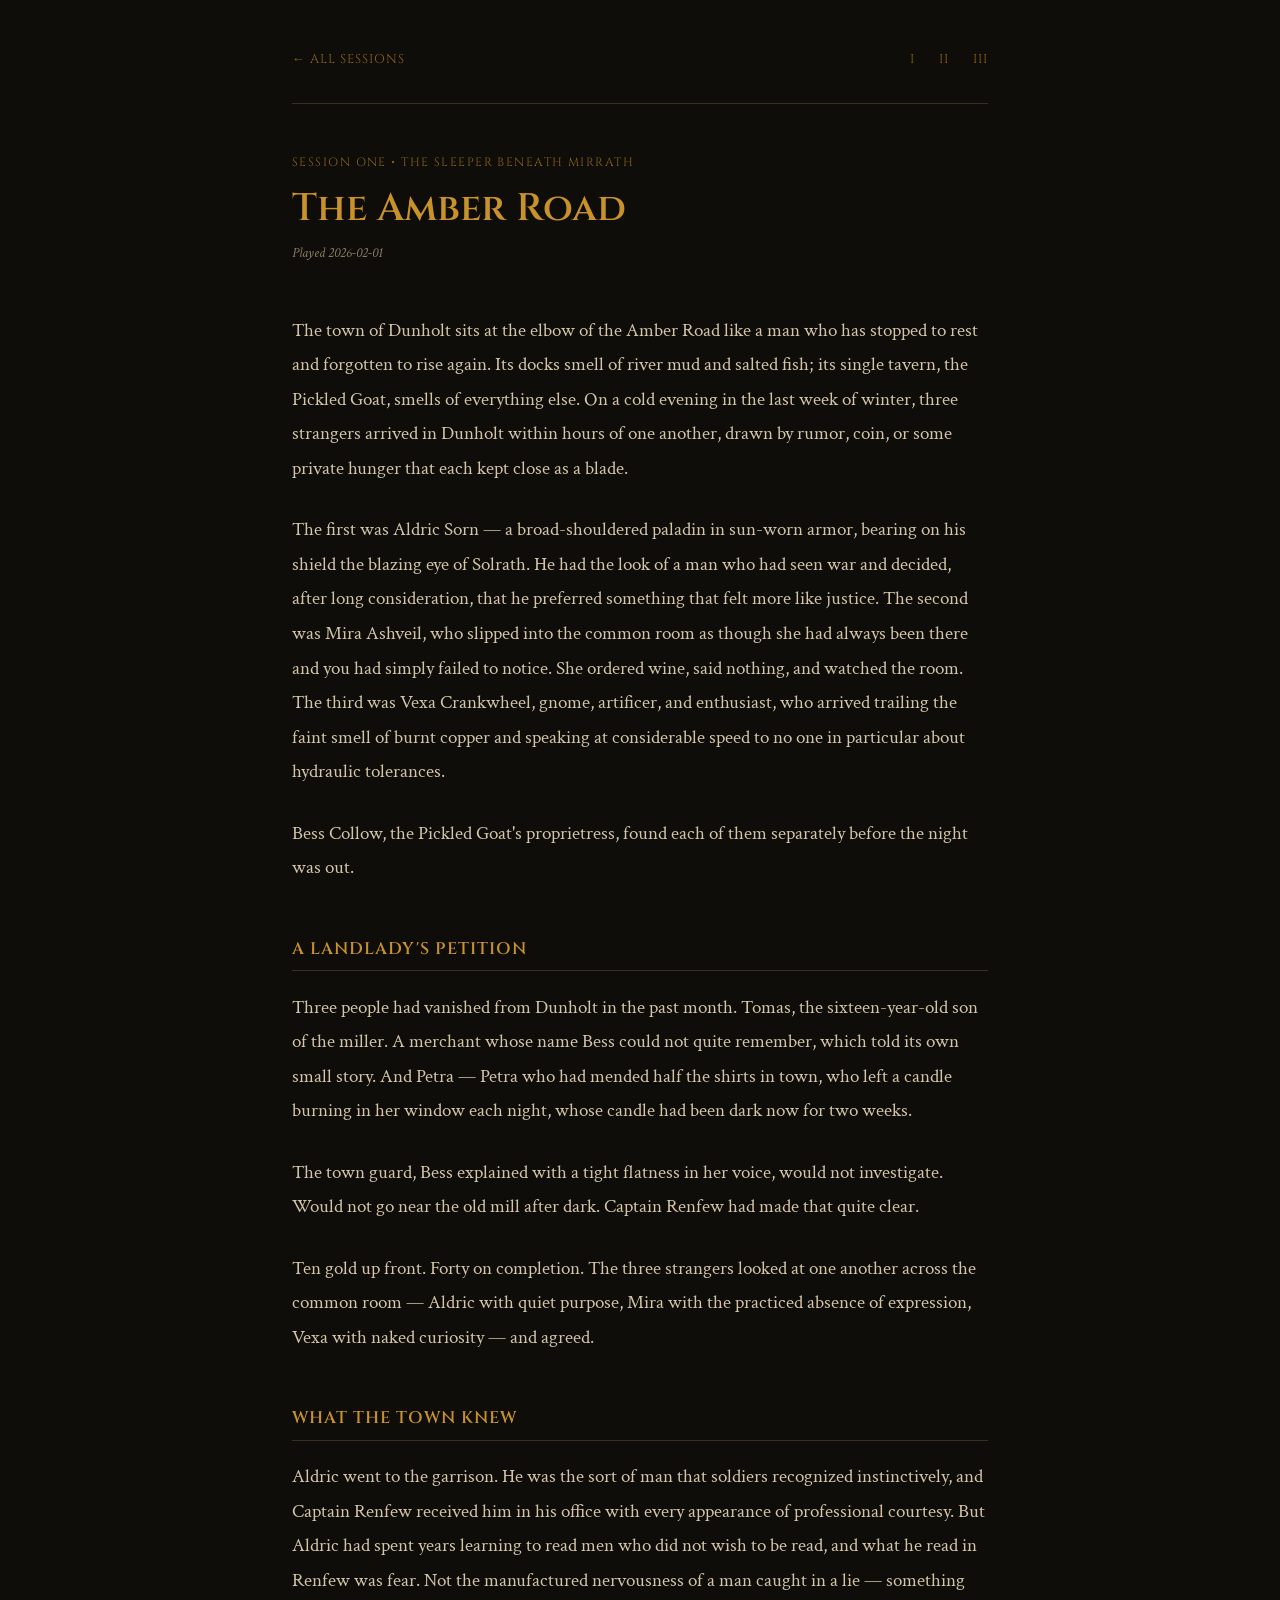
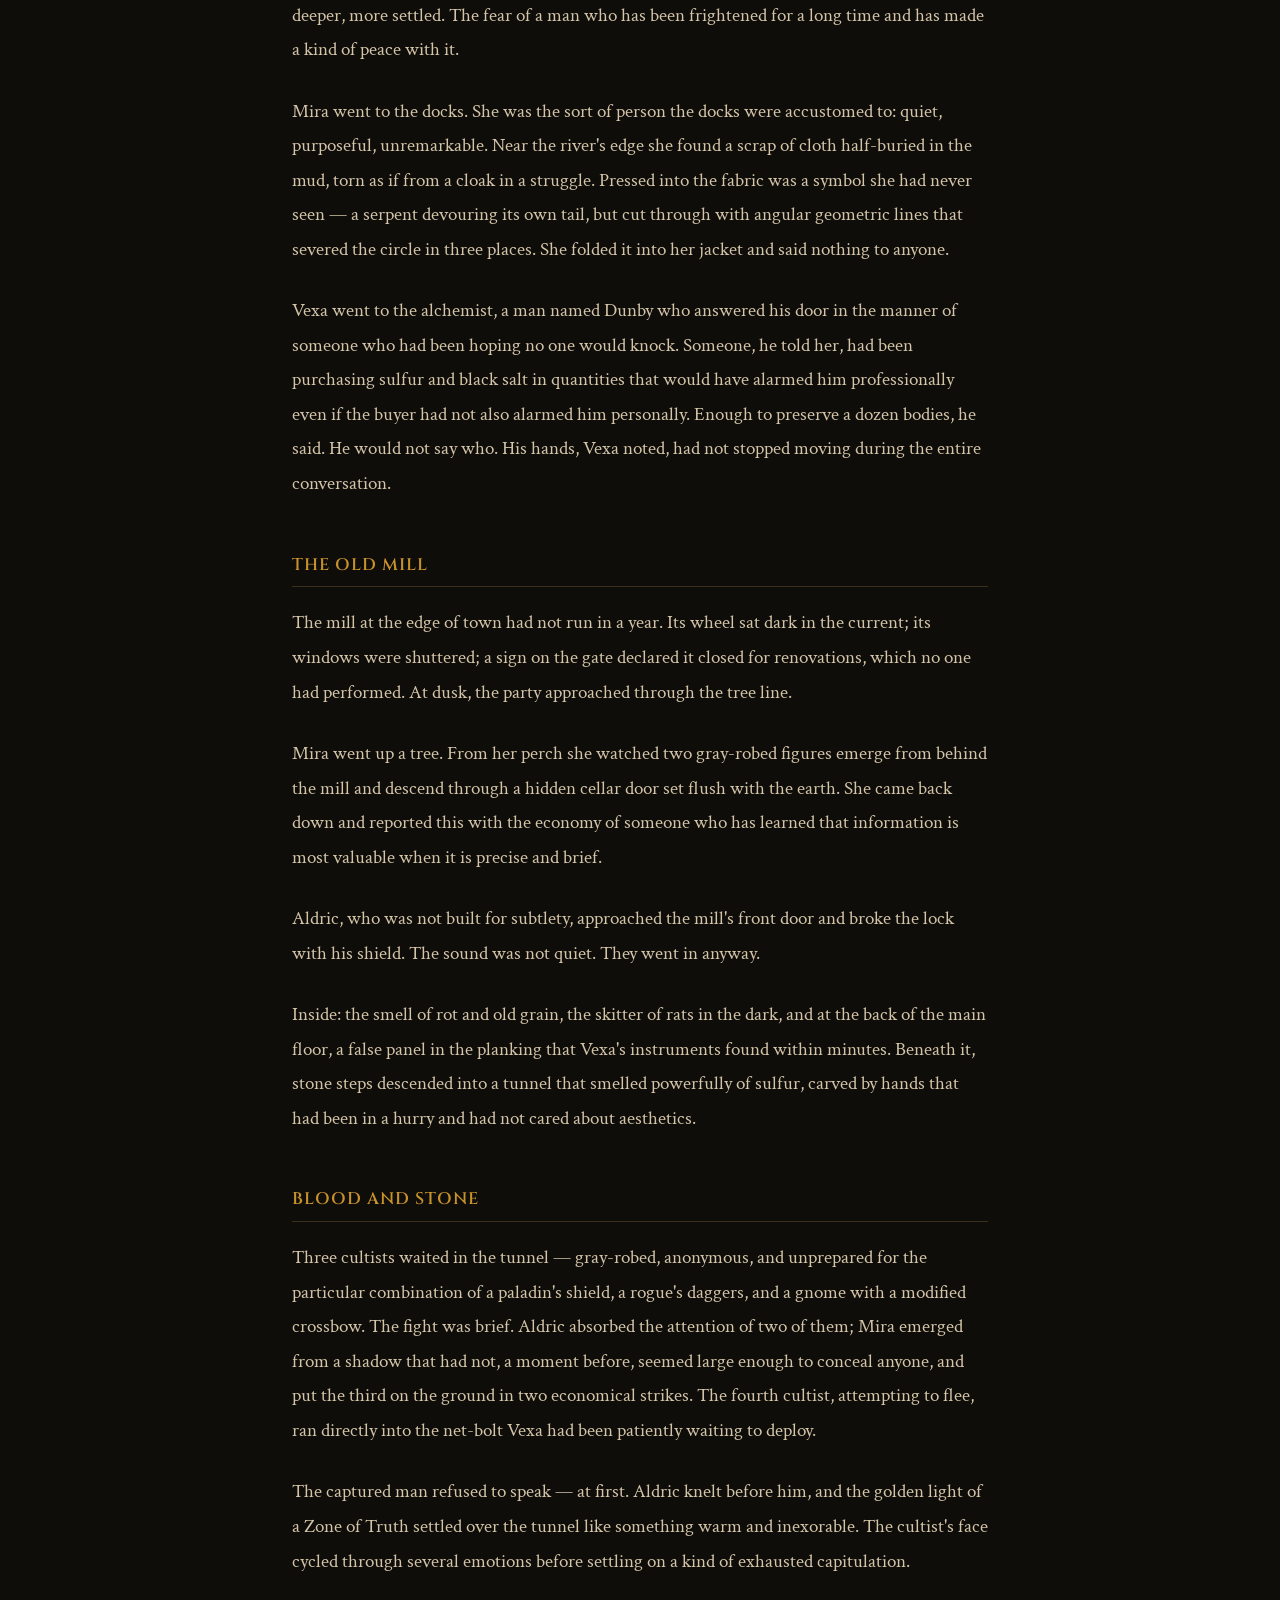
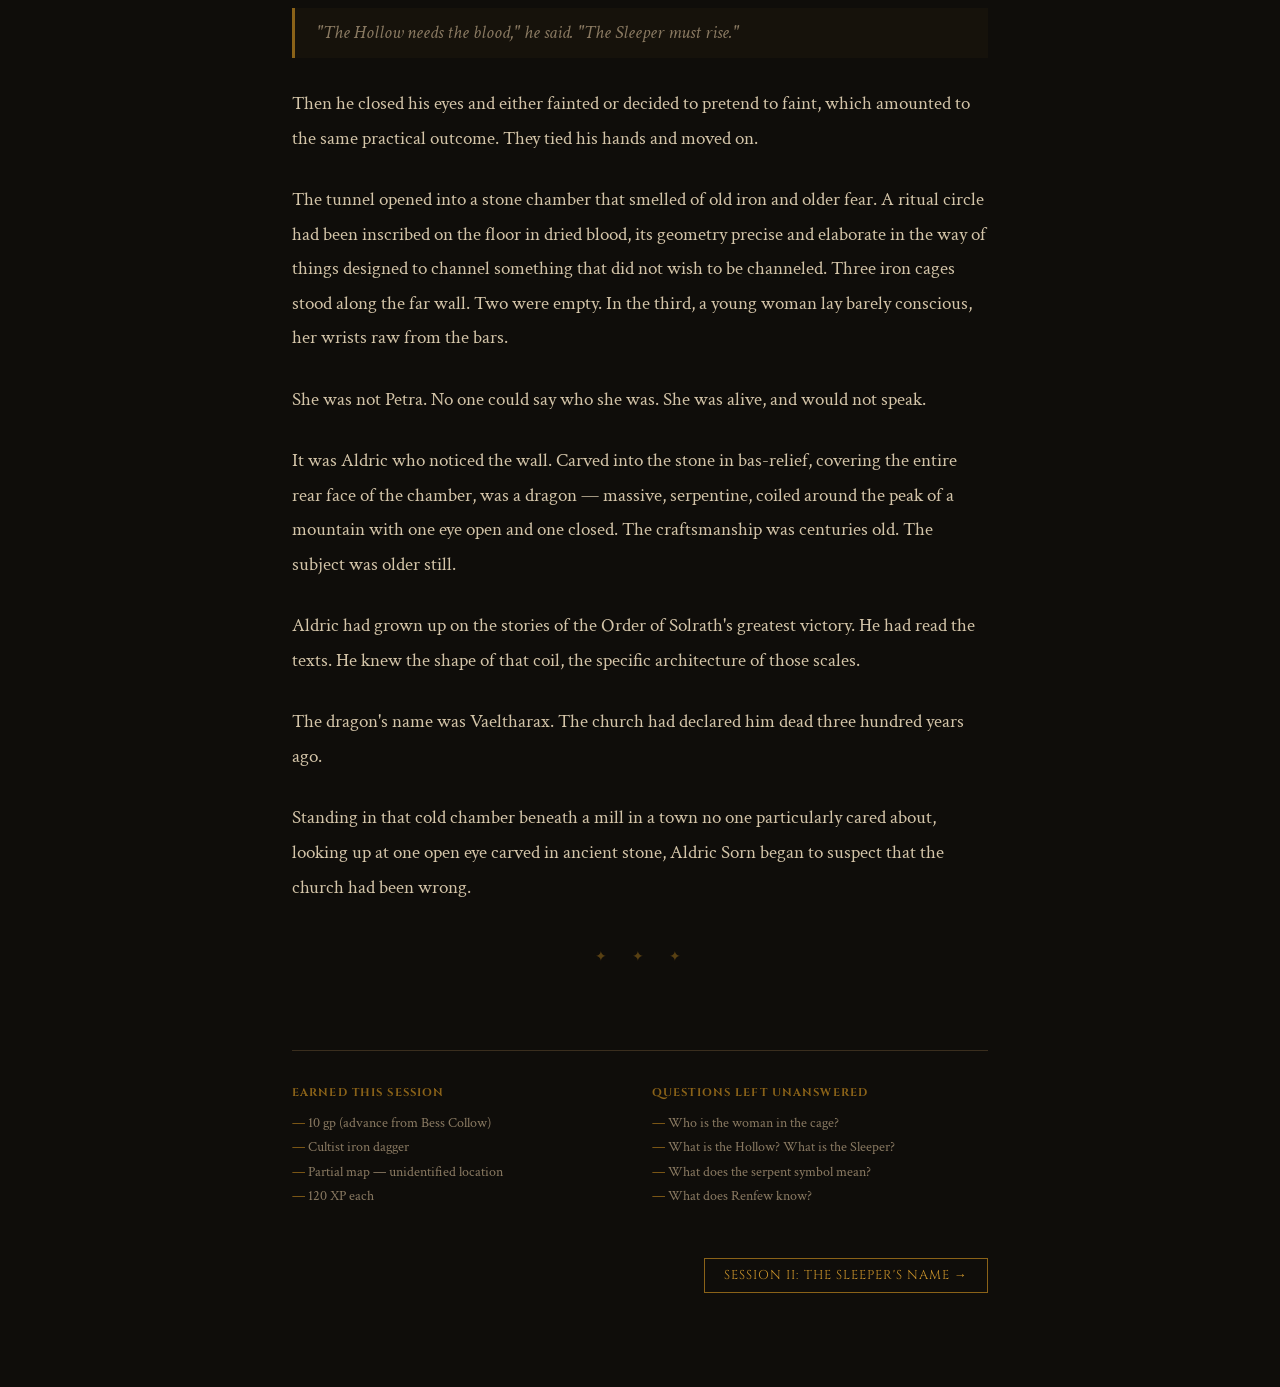
==== session-1/index.html @ ccd29888 "Initial commit: campaign chronicle site with 3 sessions - CLAUDE.md with project structure and workf" ====
<!DOCTYPE html>
<html lang="en">
<head>
  <meta charset="UTF-8">
  <meta name="viewport" content="width=device-width, initial-scale=1.0">
  <title>Session 1 — The Amber Road</title>
  <link rel="preconnect" href="https://fonts.googleapis.com">
  <link rel="preconnect" href="https://fonts.gstatic.com" crossorigin>
  <link href="https://fonts.googleapis.com/css2?family=Cinzel:wght@400;600&family=Crimson+Text:ital,wght@0,400;0,600;1,400&display=swap" rel="stylesheet">
  <style>
    *, *::before, *::after { box-sizing: border-box; margin: 0; padding: 0; }

    :root {
      --bg: #0f0d0a;
      --surface: #1a1610;
      --border: #3a2e1e;
      --amber: #c8922a;
      --amber-dim: #8a6218;
      --text: #d4c5a9;
      --text-dim: #8a7a62;
      --red: #9e3a2a;
    }

    body {
      background: var(--bg);
      color: var(--text);
      font-family: 'Crimson Text', Georgia, serif;
      font-size: 1.2rem;
      line-height: 1.8;
      min-height: 100vh;
    }

    .page-wrap {
      max-width: 760px;
      margin: 0 auto;
      padding: 3rem 2rem 6rem;
    }

    /* Nav */
    .site-nav {
      display: flex;
      justify-content: space-between;
      align-items: center;
      padding-bottom: 2rem;
      border-bottom: 1px solid var(--border);
      margin-bottom: 3rem;
    }
    .site-nav a {
      color: var(--amber-dim);
      text-decoration: none;
      font-family: 'Cinzel', serif;
      font-size: 0.8rem;
      letter-spacing: 0.08em;
      text-transform: uppercase;
      transition: color 0.2s;
    }
    .site-nav a:hover { color: var(--amber); }
    .site-nav .session-links { display: flex; gap: 1.5rem; }

    /* Header */
    .session-meta {
      font-family: 'Cinzel', serif;
      font-size: 0.75rem;
      letter-spacing: 0.12em;
      text-transform: uppercase;
      color: var(--amber-dim);
      margin-bottom: 0.75rem;
    }
    h1 {
      font-family: 'Cinzel', serif;
      font-size: 2.4rem;
      font-weight: 600;
      color: var(--amber);
      line-height: 1.2;
      margin-bottom: 0.5rem;
    }
    .session-date {
      font-size: 0.9rem;
      color: var(--text-dim);
      font-style: italic;
      margin-bottom: 3rem;
    }

    /* Divider */
    .divider {
      text-align: center;
      color: var(--amber-dim);
      margin: 2.5rem 0;
      letter-spacing: 0.3em;
      font-size: 0.85rem;
      opacity: 0.6;
    }

    /* Prose */
    p {
      margin-bottom: 1.4em;
    }
    p:last-child { margin-bottom: 0; }

    /* Scene heading */
    h2 {
      font-family: 'Cinzel', serif;
      font-size: 1.05rem;
      font-weight: 600;
      letter-spacing: 0.06em;
      text-transform: uppercase;
      color: var(--amber);
      margin: 3rem 0 1.2rem;
      padding-bottom: 0.4rem;
      border-bottom: 1px solid var(--border);
    }

    /* Pull quote / speech */
    blockquote {
      border-left: 3px solid var(--amber-dim);
      margin: 1.8rem 0;
      padding: 0.5rem 1.4rem;
      font-style: italic;
      color: var(--text-dim);
      background: rgba(200, 146, 42, 0.04);
    }

    /* Footer metadata */
    .session-footer {
      margin-top: 5rem;
      padding-top: 2rem;
      border-top: 1px solid var(--border);
      font-size: 0.85rem;
      color: var(--text-dim);
      display: grid;
      grid-template-columns: 1fr 1fr;
      gap: 1.5rem;
    }
    .session-footer h3 {
      font-family: 'Cinzel', serif;
      font-size: 0.7rem;
      letter-spacing: 0.1em;
      text-transform: uppercase;
      color: var(--amber-dim);
      margin-bottom: 0.5rem;
    }
    .session-footer ul {
      list-style: none;
      padding: 0;
    }
    .session-footer ul li::before {
      content: "— ";
      color: var(--amber-dim);
    }

    /* Next session link */
    .next-session {
      margin-top: 3rem;
      text-align: right;
    }
    .next-session a {
      font-family: 'Cinzel', serif;
      font-size: 0.8rem;
      letter-spacing: 0.08em;
      text-transform: uppercase;
      color: var(--amber);
      text-decoration: none;
      border: 1px solid var(--amber-dim);
      padding: 0.5rem 1.2rem;
      transition: all 0.2s;
    }
    .next-session a:hover {
      background: var(--amber);
      color: var(--bg);
    }
  </style>
</head>
<body>
<div class="page-wrap">

  <nav class="site-nav">
    <a href="../index.html">&#8592; All Sessions</a>
    <div class="session-links">
      <a href="../session-1/index.html">I</a>
      <a href="../session-2/index.html">II</a>
      <a href="../session-3/index.html">III</a>
    </div>
  </nav>

  <p class="session-meta">Session One &bull; The Sleeper Beneath Mirrath</p>
  <h1>The Amber Road</h1>
  <p class="session-date">Played 2026-02-01</p>

  <p>The town of Dunholt sits at the elbow of the Amber Road like a man who has stopped to rest and forgotten to rise again. Its docks smell of river mud and salted fish; its single tavern, the Pickled Goat, smells of everything else. On a cold evening in the last week of winter, three strangers arrived in Dunholt within hours of one another, drawn by rumor, coin, or some private hunger that each kept close as a blade.</p>

  <p>The first was Aldric Sorn — a broad-shouldered paladin in sun-worn armor, bearing on his shield the blazing eye of Solrath. He had the look of a man who had seen war and decided, after long consideration, that he preferred something that felt more like justice. The second was Mira Ashveil, who slipped into the common room as though she had always been there and you had simply failed to notice. She ordered wine, said nothing, and watched the room. The third was Vexa Crankwheel, gnome, artificer, and enthusiast, who arrived trailing the faint smell of burnt copper and speaking at considerable speed to no one in particular about hydraulic tolerances.</p>

  <p>Bess Collow, the Pickled Goat's proprietress, found each of them separately before the night was out.</p>

  <h2>A Landlady's Petition</h2>

  <p>Three people had vanished from Dunholt in the past month. Tomas, the sixteen-year-old son of the miller. A merchant whose name Bess could not quite remember, which told its own small story. And Petra — Petra who had mended half the shirts in town, who left a candle burning in her window each night, whose candle had been dark now for two weeks.</p>

  <p>The town guard, Bess explained with a tight flatness in her voice, would not investigate. Would not go near the old mill after dark. Captain Renfew had made that quite clear.</p>

  <p>Ten gold up front. Forty on completion. The three strangers looked at one another across the common room — Aldric with quiet purpose, Mira with the practiced absence of expression, Vexa with naked curiosity — and agreed.</p>

  <h2>What the Town Knew</h2>

  <p>Aldric went to the garrison. He was the sort of man that soldiers recognized instinctively, and Captain Renfew received him in his office with every appearance of professional courtesy. But Aldric had spent years learning to read men who did not wish to be read, and what he read in Renfew was fear. Not the manufactured nervousness of a man caught in a lie — something deeper, more settled. The fear of a man who has been frightened for a long time and has made a kind of peace with it.</p>

  <p>Mira went to the docks. She was the sort of person the docks were accustomed to: quiet, purposeful, unremarkable. Near the river's edge she found a scrap of cloth half-buried in the mud, torn as if from a cloak in a struggle. Pressed into the fabric was a symbol she had never seen — a serpent devouring its own tail, but cut through with angular geometric lines that severed the circle in three places. She folded it into her jacket and said nothing to anyone.</p>

  <p>Vexa went to the alchemist, a man named Dunby who answered his door in the manner of someone who had been hoping no one would knock. Someone, he told her, had been purchasing sulfur and black salt in quantities that would have alarmed him professionally even if the buyer had not also alarmed him personally. Enough to preserve a dozen bodies, he said. He would not say who. His hands, Vexa noted, had not stopped moving during the entire conversation.</p>

  <h2>The Old Mill</h2>

  <p>The mill at the edge of town had not run in a year. Its wheel sat dark in the current; its windows were shuttered; a sign on the gate declared it closed for renovations, which no one had performed. At dusk, the party approached through the tree line.</p>

  <p>Mira went up a tree. From her perch she watched two gray-robed figures emerge from behind the mill and descend through a hidden cellar door set flush with the earth. She came back down and reported this with the economy of someone who has learned that information is most valuable when it is precise and brief.</p>

  <p>Aldric, who was not built for subtlety, approached the mill's front door and broke the lock with his shield. The sound was not quiet. They went in anyway.</p>

  <p>Inside: the smell of rot and old grain, the skitter of rats in the dark, and at the back of the main floor, a false panel in the planking that Vexa's instruments found within minutes. Beneath it, stone steps descended into a tunnel that smelled powerfully of sulfur, carved by hands that had been in a hurry and had not cared about aesthetics.</p>

  <h2>Blood and Stone</h2>

  <p>Three cultists waited in the tunnel — gray-robed, anonymous, and unprepared for the particular combination of a paladin's shield, a rogue's daggers, and a gnome with a modified crossbow. The fight was brief. Aldric absorbed the attention of two of them; Mira emerged from a shadow that had not, a moment before, seemed large enough to conceal anyone, and put the third on the ground in two economical strikes. The fourth cultist, attempting to flee, ran directly into the net-bolt Vexa had been patiently waiting to deploy.</p>

  <p>The captured man refused to speak — at first. Aldric knelt before him, and the golden light of a Zone of Truth settled over the tunnel like something warm and inexorable. The cultist's face cycled through several emotions before settling on a kind of exhausted capitulation.</p>

  <blockquote>"The Hollow needs the blood," he said. "The Sleeper must rise."</blockquote>

  <p>Then he closed his eyes and either fainted or decided to pretend to faint, which amounted to the same practical outcome. They tied his hands and moved on.</p>

  <p>The tunnel opened into a stone chamber that smelled of old iron and older fear. A ritual circle had been inscribed on the floor in dried blood, its geometry precise and elaborate in the way of things designed to channel something that did not wish to be channeled. Three iron cages stood along the far wall. Two were empty. In the third, a young woman lay barely conscious, her wrists raw from the bars.</p>

  <p>She was not Petra. No one could say who she was. She was alive, and would not speak.</p>

  <p>It was Aldric who noticed the wall. Carved into the stone in bas-relief, covering the entire rear face of the chamber, was a dragon — massive, serpentine, coiled around the peak of a mountain with one eye open and one closed. The craftsmanship was centuries old. The subject was older still.</p>

  <p>Aldric had grown up on the stories of the Order of Solrath's greatest victory. He had read the texts. He knew the shape of that coil, the specific architecture of those scales.</p>

  <p>The dragon's name was Vaeltharax. The church had declared him dead three hundred years ago.</p>

  <p>Standing in that cold chamber beneath a mill in a town no one particularly cared about, looking up at one open eye carved in ancient stone, Aldric Sorn began to suspect that the church had been wrong.</p>

  <div class="divider">&#10022; &nbsp; &#10022; &nbsp; &#10022;</div>

  <div class="session-footer">
    <div>
      <h3>Earned This Session</h3>
      <ul>
        <li>10 gp (advance from Bess Collow)</li>
        <li>Cultist iron dagger</li>
        <li>Partial map — unidentified location</li>
        <li>120 XP each</li>
      </ul>
    </div>
    <div>
      <h3>Questions Left Unanswered</h3>
      <ul>
        <li>Who is the woman in the cage?</li>
        <li>What is the Hollow? What is the Sleeper?</li>
        <li>What does the serpent symbol mean?</li>
        <li>What does Renfew know?</li>
      </ul>
    </div>
  </div>

  <div class="next-session">
    <a href="../session-2/index.html">Session II: The Sleeper's Name &#8594;</a>
  </div>

</div>
</body>
</html>
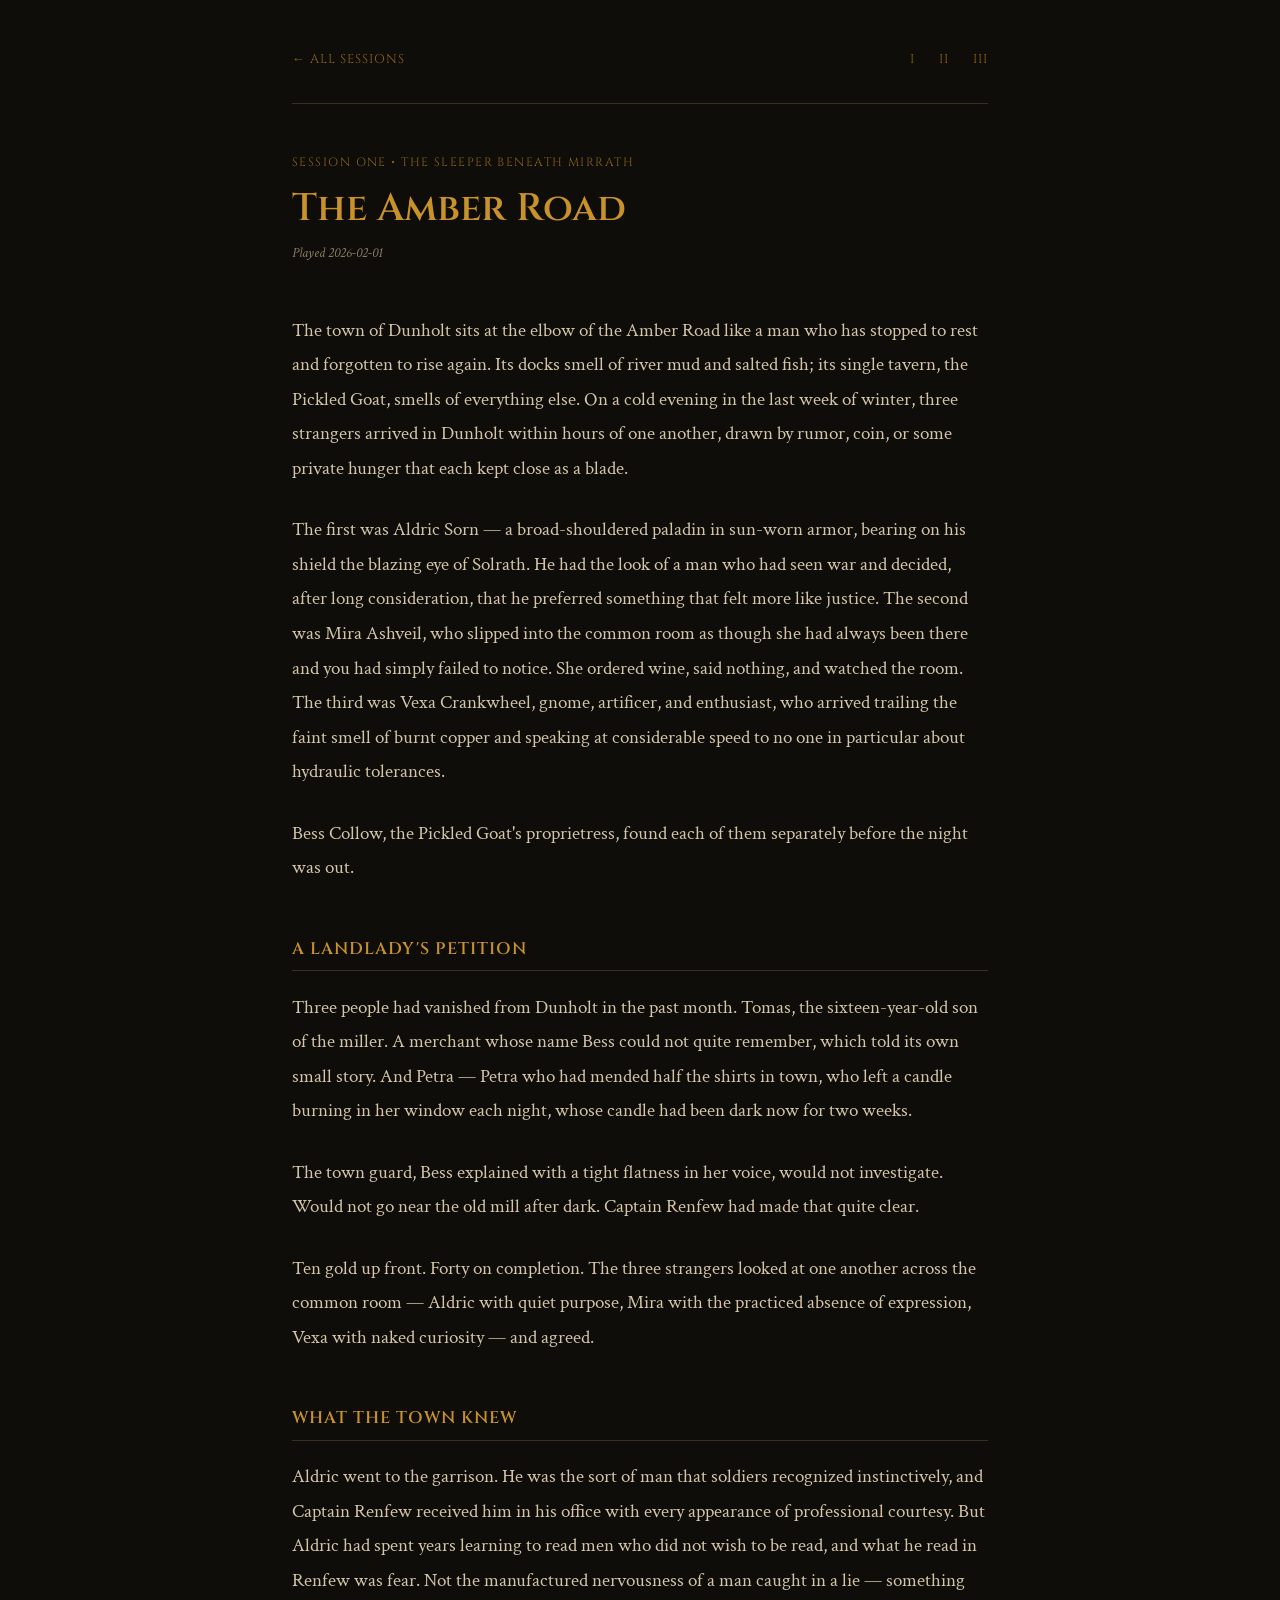
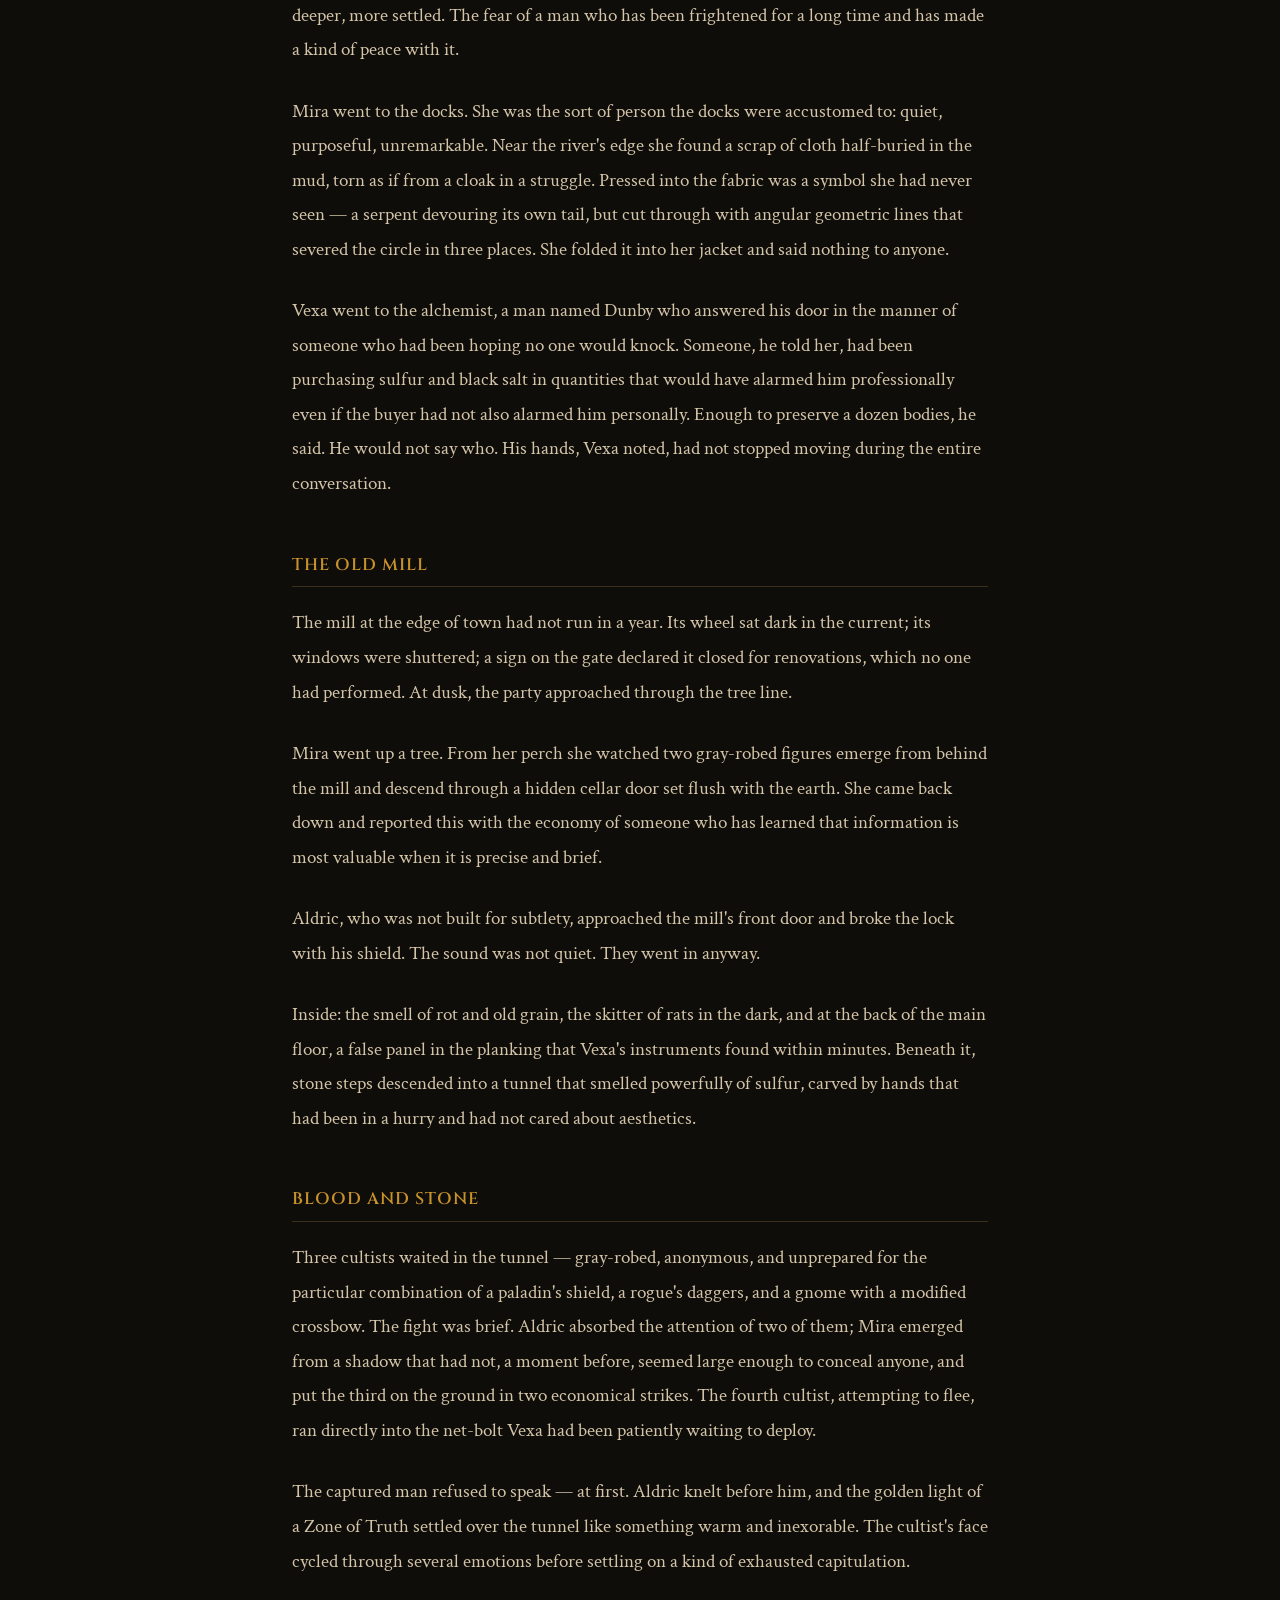
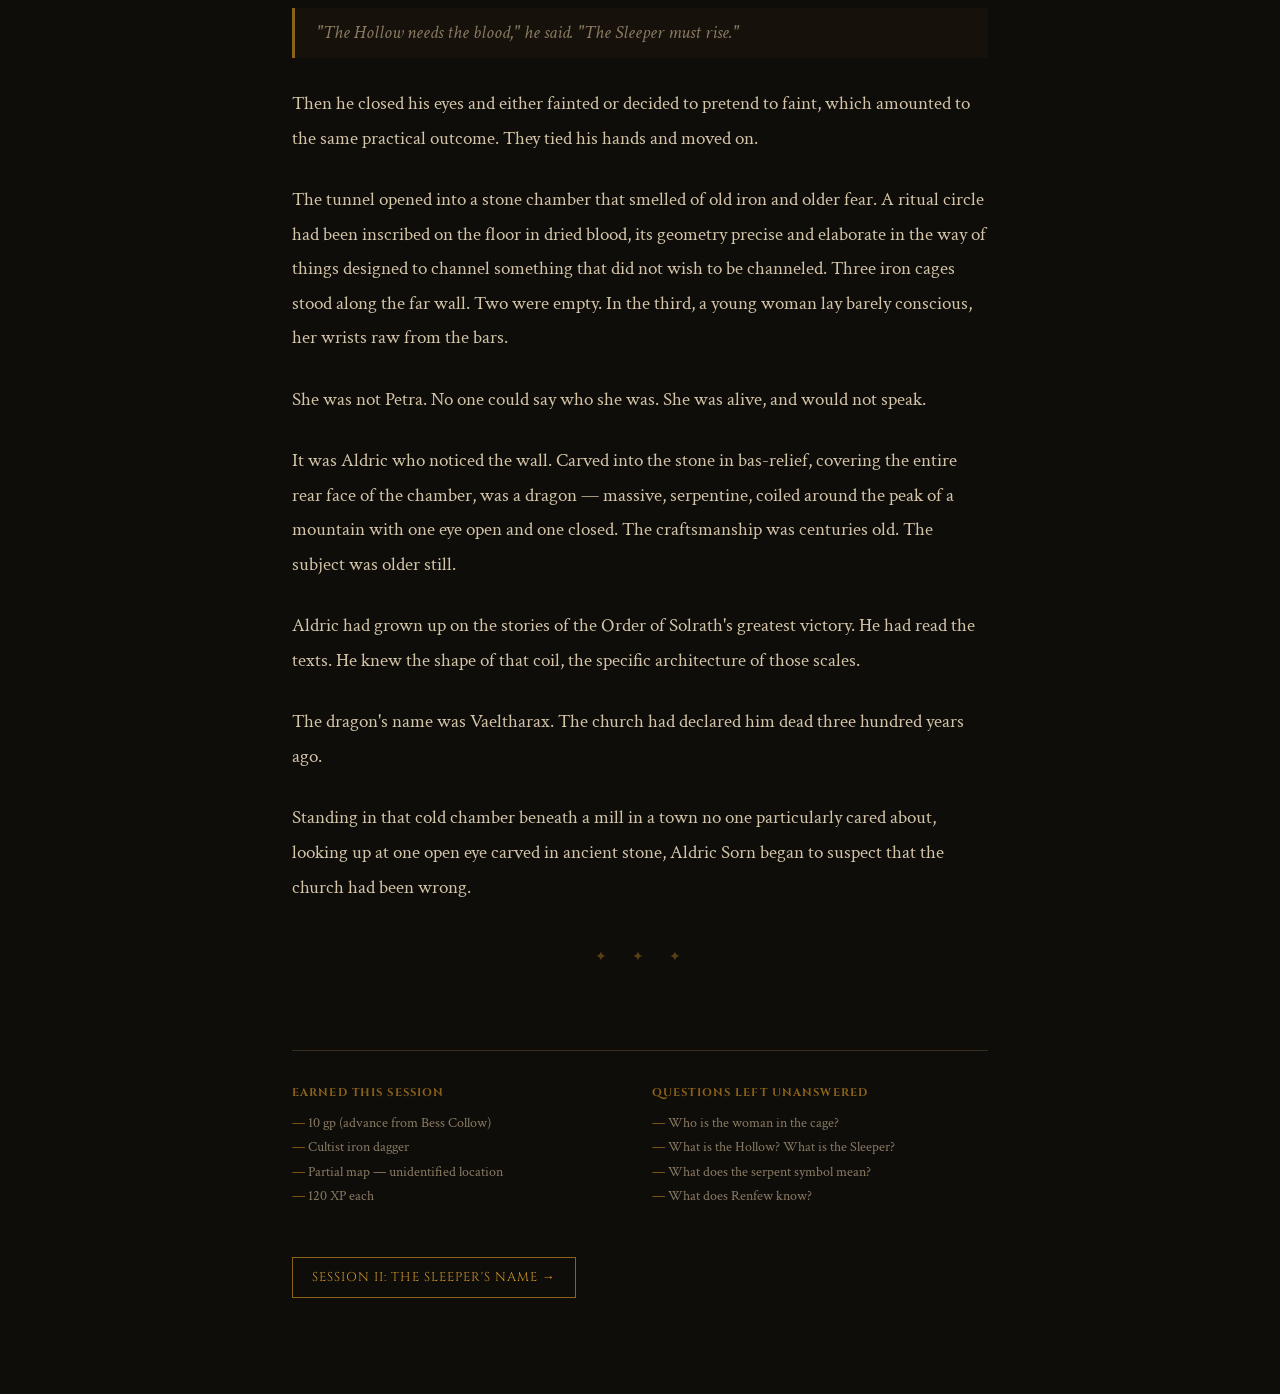
==== commit 6e0d99fa: "Extract shared stylesheet and add page templates - Create style.css as single source of truth for al" ====
--- a/session-1/index.html
+++ b/session-1/index.html
@@ -7,168 +7,7 @@
   <link rel="preconnect" href="https://fonts.googleapis.com">
   <link rel="preconnect" href="https://fonts.gstatic.com" crossorigin>
   <link href="https://fonts.googleapis.com/css2?family=Cinzel:wght@400;600&family=Crimson+Text:ital,wght@0,400;0,600;1,400&display=swap" rel="stylesheet">
-  <style>
-    *, *::before, *::after { box-sizing: border-box; margin: 0; padding: 0; }
-
-    :root {
-      --bg: #0f0d0a;
-      --surface: #1a1610;
-      --border: #3a2e1e;
-      --amber: #c8922a;
-      --amber-dim: #8a6218;
-      --text: #d4c5a9;
-      --text-dim: #8a7a62;
-      --red: #9e3a2a;
-    }
-
-    body {
-      background: var(--bg);
-      color: var(--text);
-      font-family: 'Crimson Text', Georgia, serif;
-      font-size: 1.2rem;
-      line-height: 1.8;
-      min-height: 100vh;
-    }
-
-    .page-wrap {
-      max-width: 760px;
-      margin: 0 auto;
-      padding: 3rem 2rem 6rem;
-    }
-
-    /* Nav */
-    .site-nav {
-      display: flex;
-      justify-content: space-between;
-      align-items: center;
-      padding-bottom: 2rem;
-      border-bottom: 1px solid var(--border);
-      margin-bottom: 3rem;
-    }
-    .site-nav a {
-      color: var(--amber-dim);
-      text-decoration: none;
-      font-family: 'Cinzel', serif;
-      font-size: 0.8rem;
-      letter-spacing: 0.08em;
-      text-transform: uppercase;
-      transition: color 0.2s;
-    }
-    .site-nav a:hover { color: var(--amber); }
-    .site-nav .session-links { display: flex; gap: 1.5rem; }
-
-    /* Header */
-    .session-meta {
-      font-family: 'Cinzel', serif;
-      font-size: 0.75rem;
-      letter-spacing: 0.12em;
-      text-transform: uppercase;
-      color: var(--amber-dim);
-      margin-bottom: 0.75rem;
-    }
-    h1 {
-      font-family: 'Cinzel', serif;
-      font-size: 2.4rem;
-      font-weight: 600;
-      color: var(--amber);
-      line-height: 1.2;
-      margin-bottom: 0.5rem;
-    }
-    .session-date {
-      font-size: 0.9rem;
-      color: var(--text-dim);
-      font-style: italic;
-      margin-bottom: 3rem;
-    }
-
-    /* Divider */
-    .divider {
-      text-align: center;
-      color: var(--amber-dim);
-      margin: 2.5rem 0;
-      letter-spacing: 0.3em;
-      font-size: 0.85rem;
-      opacity: 0.6;
-    }
-
-    /* Prose */
-    p {
-      margin-bottom: 1.4em;
-    }
-    p:last-child { margin-bottom: 0; }
-
-    /* Scene heading */
-    h2 {
-      font-family: 'Cinzel', serif;
-      font-size: 1.05rem;
-      font-weight: 600;
-      letter-spacing: 0.06em;
-      text-transform: uppercase;
-      color: var(--amber);
-      margin: 3rem 0 1.2rem;
-      padding-bottom: 0.4rem;
-      border-bottom: 1px solid var(--border);
-    }
-
-    /* Pull quote / speech */
-    blockquote {
-      border-left: 3px solid var(--amber-dim);
-      margin: 1.8rem 0;
-      padding: 0.5rem 1.4rem;
-      font-style: italic;
-      color: var(--text-dim);
-      background: rgba(200, 146, 42, 0.04);
-    }
-
-    /* Footer metadata */
-    .session-footer {
-      margin-top: 5rem;
-      padding-top: 2rem;
-      border-top: 1px solid var(--border);
-      font-size: 0.85rem;
-      color: var(--text-dim);
-      display: grid;
-      grid-template-columns: 1fr 1fr;
-      gap: 1.5rem;
-    }
-    .session-footer h3 {
-      font-family: 'Cinzel', serif;
-      font-size: 0.7rem;
-      letter-spacing: 0.1em;
-      text-transform: uppercase;
-      color: var(--amber-dim);
-      margin-bottom: 0.5rem;
-    }
-    .session-footer ul {
-      list-style: none;
-      padding: 0;
-    }
-    .session-footer ul li::before {
-      content: "— ";
-      color: var(--amber-dim);
-    }
-
-    /* Next session link */
-    .next-session {
-      margin-top: 3rem;
-      text-align: right;
-    }
-    .next-session a {
-      font-family: 'Cinzel', serif;
-      font-size: 0.8rem;
-      letter-spacing: 0.08em;
-      text-transform: uppercase;
-      color: var(--amber);
-      text-decoration: none;
-      border: 1px solid var(--amber-dim);
-      padding: 0.5rem 1.2rem;
-      transition: all 0.2s;
-    }
-    .next-session a:hover {
-      background: var(--amber);
-      color: var(--bg);
-    }
-  </style>
+  <link rel="stylesheet" href="../style.css">
 </head>
 <body>
 <div class="page-wrap">
@@ -263,7 +102,7 @@
     </div>
   </div>
 
-  <div class="next-session">
+  <div class="session-pagination">
     <a href="../session-2/index.html">Session II: The Sleeper's Name &#8594;</a>
   </div>
 
--- a/style.css
+++ b/style.css
@@ -0,0 +1,304 @@
+/* ============================================================
+   The Sleeper Beneath Mirrath — Shared Stylesheet
+   ============================================================ */
+
+/* Reset */
+*, *::before, *::after { box-sizing: border-box; margin: 0; padding: 0; }
+
+/* Design tokens */
+:root {
+  --bg: #0f0d0a;
+  --surface: #1a1610;
+  --border: #3a2e1e;
+  --amber: #c8922a;
+  --amber-dim: #8a6218;
+  --text: #d4c5a9;
+  --text-dim: #8a7a62;
+}
+
+/* ── Base ─────────────────────────────────────────────────── */
+
+body {
+  background: var(--bg);
+  color: var(--text);
+  font-family: 'Crimson Text', Georgia, serif;
+  font-size: 1.2rem;
+  line-height: 1.8;
+  min-height: 100vh;
+}
+
+.page-wrap {
+  max-width: 760px;
+  margin: 0 auto;
+  padding: 3rem 2rem 6rem;
+}
+
+/* ── Navigation ───────────────────────────────────────────── */
+
+.site-nav {
+  display: flex;
+  justify-content: space-between;
+  align-items: center;
+  padding-bottom: 2rem;
+  border-bottom: 1px solid var(--border);
+  margin-bottom: 3rem;
+}
+.site-nav a {
+  color: var(--amber-dim);
+  text-decoration: none;
+  font-family: 'Cinzel', serif;
+  font-size: 0.8rem;
+  letter-spacing: 0.08em;
+  text-transform: uppercase;
+  transition: color 0.2s;
+}
+.site-nav a:hover { color: var(--amber); }
+
+/* Session nav (roman numeral links) */
+.site-nav .session-links { display: flex; gap: 1.5rem; }
+
+/* Character nav (character name links) */
+.site-nav .char-links { display: flex; gap: 1.5rem; }
+.site-nav .char-links a.active { color: var(--amber); }
+
+/* ── Typography ───────────────────────────────────────────── */
+
+h1 {
+  font-family: 'Cinzel', serif;
+  font-size: 2.4rem;
+  font-weight: 600;
+  color: var(--amber);
+  line-height: 1.2;
+  margin-bottom: 0.5rem;
+}
+
+h2 {
+  font-family: 'Cinzel', serif;
+  font-size: 1.05rem;
+  font-weight: 600;
+  letter-spacing: 0.06em;
+  text-transform: uppercase;
+  color: var(--amber);
+  margin: 3rem 0 1.2rem;
+  padding-bottom: 0.4rem;
+  border-bottom: 1px solid var(--border);
+}
+
+p { margin-bottom: 1.4em; }
+p:last-child { margin-bottom: 0; }
+
+blockquote {
+  border-left: 3px solid var(--amber-dim);
+  margin: 1.8rem 0;
+  padding: 0.5rem 1.4rem;
+  font-style: italic;
+  color: var(--text-dim);
+  background: rgba(200, 146, 42, 0.04);
+}
+
+.divider {
+  text-align: center;
+  color: var(--amber-dim);
+  margin: 2.5rem 0;
+  letter-spacing: 0.3em;
+  font-size: 0.85rem;
+  opacity: 0.6;
+}
+
+/* ── Session pages ────────────────────────────────────────── */
+
+.session-meta {
+  font-family: 'Cinzel', serif;
+  font-size: 0.75rem;
+  letter-spacing: 0.12em;
+  text-transform: uppercase;
+  color: var(--amber-dim);
+  margin-bottom: 0.75rem;
+}
+
+.session-date {
+  font-size: 0.9rem;
+  color: var(--text-dim);
+  font-style: italic;
+  margin-bottom: 3rem;
+}
+
+.session-footer {
+  margin-top: 5rem;
+  padding-top: 2rem;
+  border-top: 1px solid var(--border);
+  font-size: 0.85rem;
+  color: var(--text-dim);
+  display: grid;
+  grid-template-columns: 1fr 1fr;
+  gap: 1.5rem;
+}
+.session-footer h3 {
+  font-family: 'Cinzel', serif;
+  font-size: 0.7rem;
+  letter-spacing: 0.1em;
+  text-transform: uppercase;
+  color: var(--amber-dim);
+  margin-bottom: 0.5rem;
+}
+.session-footer ul { list-style: none; padding: 0; }
+.session-footer ul li::before { content: "— "; color: var(--amber-dim); }
+
+.session-pagination {
+  margin-top: 3rem;
+  display: flex;
+  justify-content: space-between;
+}
+.session-pagination a {
+  font-family: 'Cinzel', serif;
+  font-size: 0.8rem;
+  letter-spacing: 0.08em;
+  text-transform: uppercase;
+  color: var(--amber);
+  text-decoration: none;
+  border: 1px solid var(--amber-dim);
+  padding: 0.5rem 1.2rem;
+  transition: all 0.2s;
+}
+.session-pagination a:hover { background: var(--amber); color: var(--bg); }
+
+/* ── Character journal pages ──────────────────────────────── */
+
+.char-meta {
+  font-family: 'Cinzel', serif;
+  font-size: 0.75rem;
+  letter-spacing: 0.12em;
+  text-transform: uppercase;
+  color: var(--amber-dim);
+  margin-bottom: 0.75rem;
+}
+
+.char-tagline {
+  font-size: 1rem;
+  color: var(--text-dim);
+  font-style: italic;
+  margin-bottom: 3rem;
+  padding-bottom: 3rem;
+  border-bottom: 1px solid var(--border);
+}
+
+.journal-entry { margin-bottom: 4rem; }
+
+.entry-header { margin-bottom: 1.5rem; }
+
+.entry-session {
+  font-family: 'Cinzel', serif;
+  font-size: 0.7rem;
+  letter-spacing: 0.12em;
+  text-transform: uppercase;
+  color: var(--amber-dim);
+  margin-bottom: 0.4rem;
+}
+
+.entry-date {
+  font-family: 'Cinzel', serif;
+  font-size: 1.1rem;
+  font-weight: 600;
+  color: var(--text);
+  margin-bottom: 0.3rem;
+}
+
+.entry-session-link { font-size: 0.8rem; color: var(--text-dim); }
+.entry-session-link a { color: var(--amber-dim); text-decoration: none; transition: color 0.2s; }
+.entry-session-link a:hover { color: var(--amber); }
+
+/* ── Root index ───────────────────────────────────────────── */
+
+.page-wrap--wide { max-width: 800px; padding-top: 5rem; }
+
+.site-title {
+  font-family: 'Cinzel', serif;
+  font-size: clamp(2rem, 6vw, 3.5rem);
+  font-weight: 600;
+  color: var(--amber);
+  line-height: 1.1;
+  margin-bottom: 1rem;
+}
+
+.site-subtitle {
+  font-family: 'Cinzel', serif;
+  font-size: 0.8rem;
+  letter-spacing: 0.15em;
+  text-transform: uppercase;
+  color: var(--amber-dim);
+  margin-bottom: 2rem;
+}
+
+.site-intro {
+  max-width: 560px;
+  color: var(--text-dim);
+  font-size: 1.05rem;
+  margin-bottom: 4rem;
+  padding-bottom: 3rem;
+  border-bottom: 1px solid var(--border);
+}
+
+.section-label {
+  font-family: 'Cinzel', serif;
+  font-size: 0.7rem;
+  letter-spacing: 0.14em;
+  text-transform: uppercase;
+  color: var(--amber-dim);
+  margin-bottom: 1.5rem;
+}
+
+.party-section { margin-bottom: 4rem; }
+.party-grid {
+  display: grid;
+  grid-template-columns: repeat(auto-fill, minmax(220px, 1fr));
+  gap: 1px;
+  border: 1px solid var(--border);
+}
+.party-member { padding: 1.2rem 1.4rem; background: var(--surface); }
+.party-member:not(:last-child) { border-right: 1px solid var(--border); }
+.member-name { font-family: 'Cinzel', serif; font-size: 0.9rem; color: var(--amber); margin-bottom: 0.2rem; }
+.member-desc { font-size: 0.85rem; color: var(--text-dim); line-height: 1.5; margin-bottom: 0.6rem; }
+.member-journal {
+  font-family: 'Cinzel', serif;
+  font-size: 0.7rem;
+  letter-spacing: 0.08em;
+  text-transform: uppercase;
+  color: var(--amber-dim);
+  text-decoration: none;
+  transition: color 0.2s;
+  display: inline-block;
+}
+.member-journal:hover { color: var(--amber); }
+
+.session-card {
+  display: block;
+  text-decoration: none;
+  color: inherit;
+  padding: 2rem 0;
+  border-bottom: 1px solid var(--border);
+  transition: all 0.2s;
+}
+.session-card:first-child { border-top: 1px solid var(--border); }
+.session-card:hover .card-title { color: var(--amber); }
+.session-card:hover .card-arrow { opacity: 1; transform: translateX(4px); }
+
+.card-header { display: flex; align-items: baseline; gap: 1rem; margin-bottom: 0.5rem; }
+.card-number {
+  font-family: 'Cinzel', serif;
+  font-size: 0.7rem;
+  letter-spacing: 0.12em;
+  text-transform: uppercase;
+  color: var(--amber-dim);
+  white-space: nowrap;
+}
+.card-date { font-size: 0.8rem; color: var(--text-dim); font-style: italic; }
+.card-title-row { display: flex; align-items: center; justify-content: space-between; margin-bottom: 0.8rem; }
+.card-title {
+  font-family: 'Cinzel', serif;
+  font-size: 1.4rem;
+  font-weight: 600;
+  color: var(--text);
+  transition: color 0.2s;
+}
+.card-arrow { color: var(--amber); font-size: 1.2rem; opacity: 0.4; transition: all 0.2s; }
+.card-summary { color: var(--text-dim); font-size: 1rem; max-width: 600px; line-height: 1.65; }
